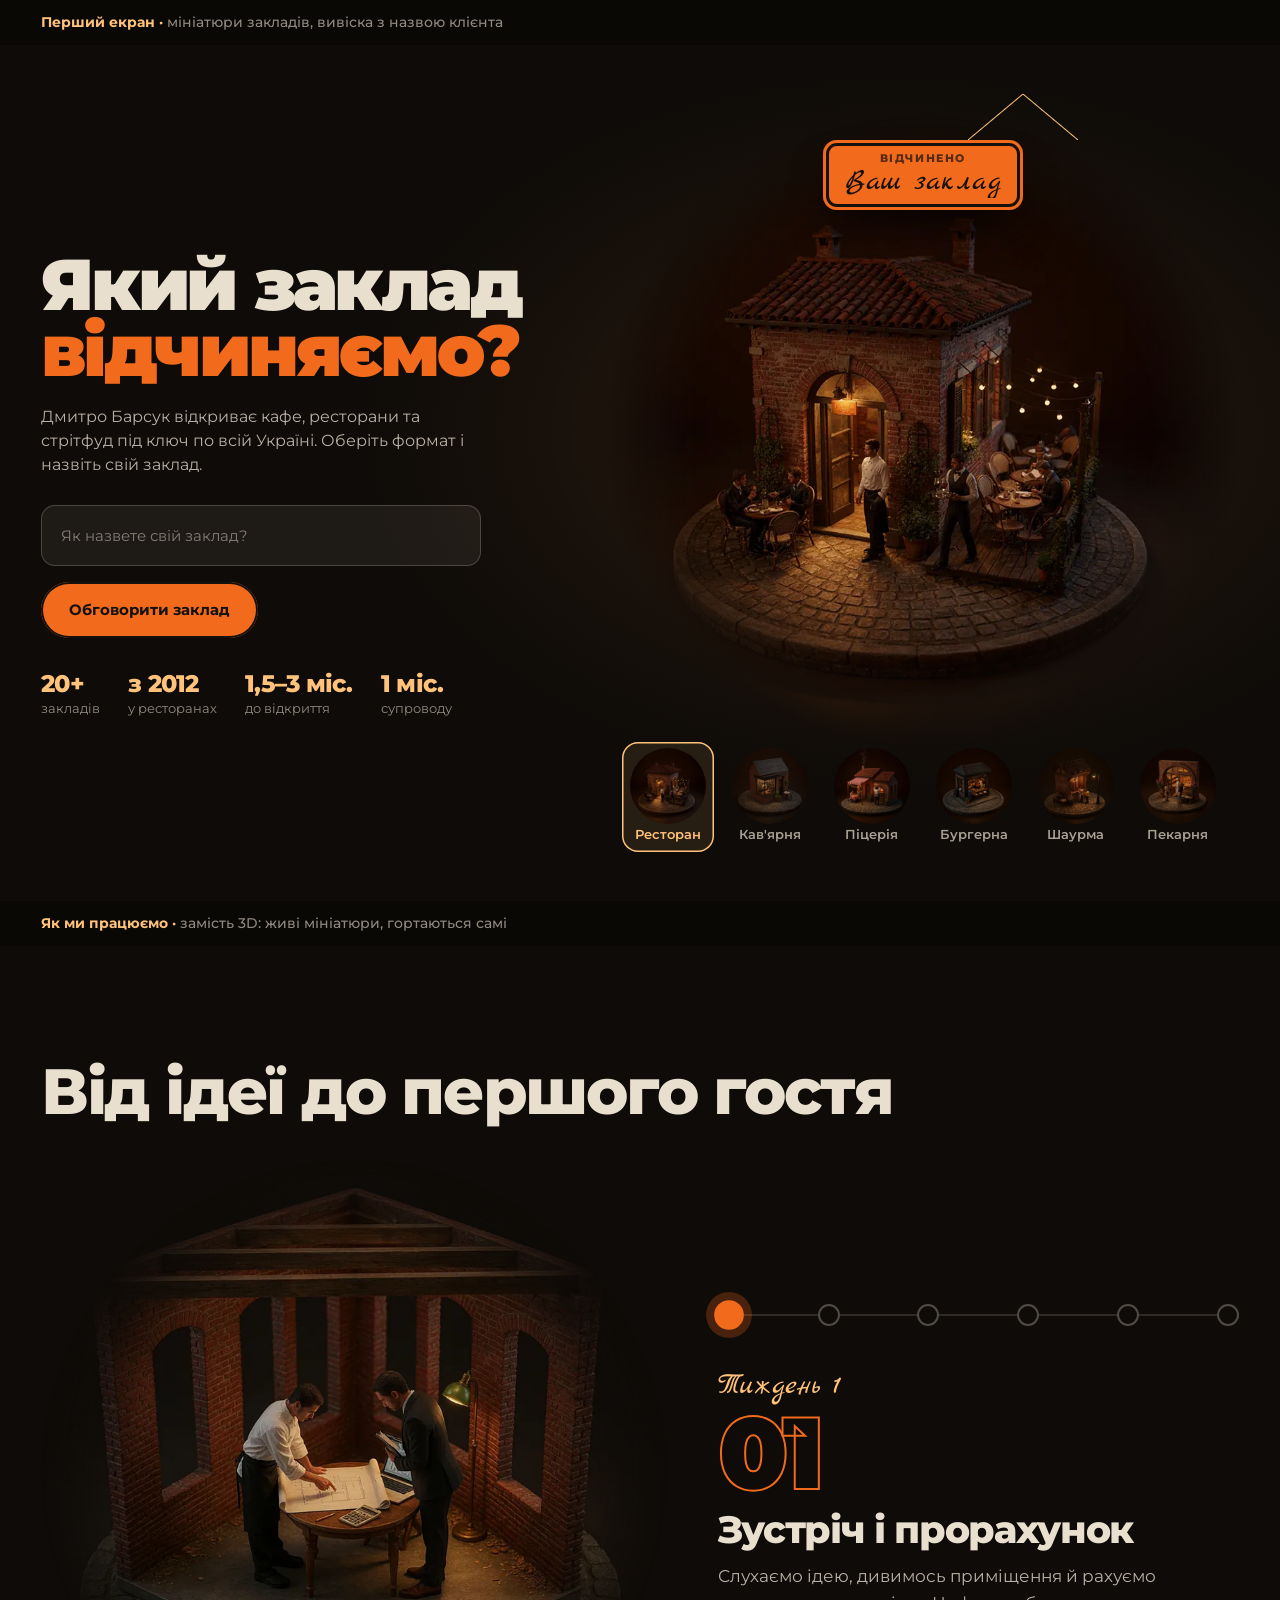
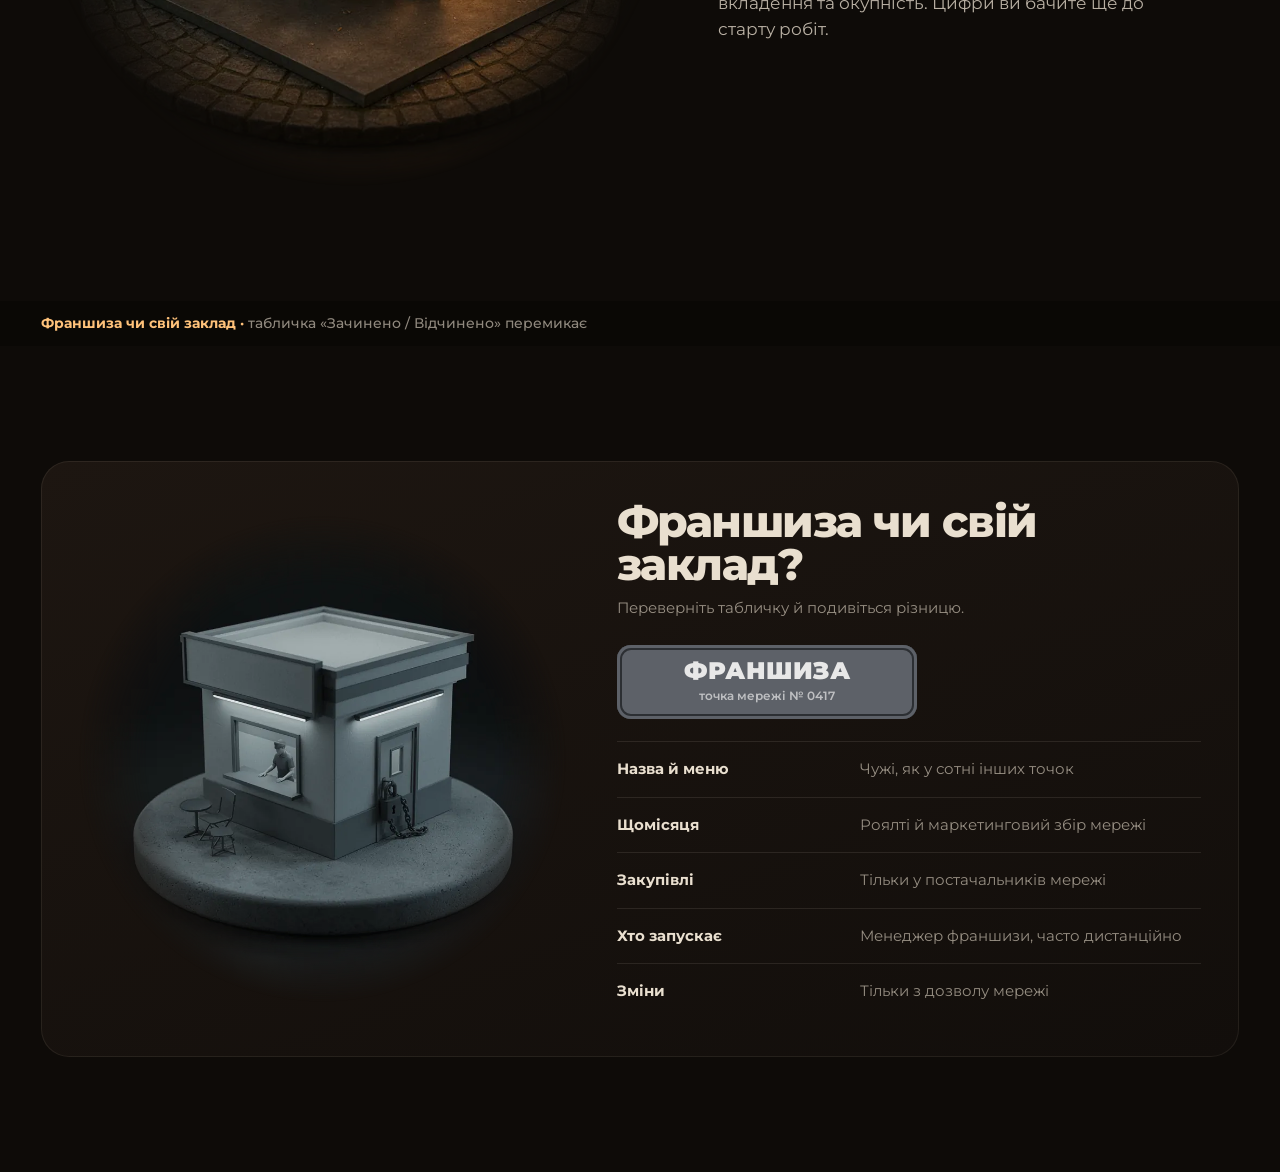
==== variants/blocks.html @ 5751472e "Превʼю нових блоків на мініатюрах Co-Authored-By: Claude Opus 5.5 <noreply@anthropic.com>" ====
<!doctype html>
<html lang="uk">
<head>
<meta charset="utf-8">
<meta name="viewport" content="width=device-width, initial-scale=1">
<title>Нові блоки: перегляд</title>
<link rel="preconnect" href="https://fonts.googleapis.com">
<link rel="preconnect" href="https://fonts.gstatic.com" crossorigin>
<link href="https://fonts.googleapis.com/css2?family=Montserrat:wght@400..900&family=Marck+Script&display=swap" rel="stylesheet">
<style>
:root { --bg: #0e0b08; --cream: #e9dfcf; --ink: #15110e; --sign: #f26a1b; --lamp: #ffc27a; --paper: #f4ece0; --ease: cubic-bezier(.16, 1, .3, 1); --font: 'Montserrat', system-ui, sans-serif; --script: 'Marck Script', cursive; --gutter: clamp(16px, 3.2vw, 48px); }
* { box-sizing: border-box; margin: 0; padding: 0; }
body { background: var(--bg); color: var(--cream); font-family: var(--font); line-height: 1.5; overflow-x: hidden; }
button, input { font: inherit; color: inherit; background: none; border: 0; }
button { cursor: pointer; }
a { color: inherit; text-decoration: none; }
img { display: block; max-width: 100%; }
.label { position: sticky; top: 0; z-index: 50; padding: 12px var(--gutter); background: rgba(10, 8, 6, .9); backdrop-filter: blur(10px); font-size: 14px; font-weight: 700; color: var(--lamp); }
.label span { color: rgba(233, 223, 207, .6); font-weight: 500; }
.btn { display: inline-flex; align-items: center; justify-content: center; min-height: 56px; padding: 0 28px; border-radius: 999px; background: var(--sign); color: var(--ink); box-shadow: inset 0 0 0 2px var(--ink); font-size: 15px; font-weight: 700; transition: transform .4s var(--ease); }
.btn:hover { transform: translateY(-2px); }
/* картинки на темному тлі: краї розчиняються */
.fade { -webkit-mask: radial-gradient(closest-side, #000 72%, transparent 100%); mask: radial-gradient(closest-side, #000 72%, transparent 100%); }

/* ================= 1. Перший екран ================= */
.hero { position: relative; min-height: calc(100svh - 44px); display: grid; grid-template-columns: minmax(0, 5fr) minmax(0, 6fr); align-items: center; gap: clamp(20px, 3vw, 50px); padding: clamp(30px, 5vw, 70px) var(--gutter) clamp(24px, 3vw, 40px); background: radial-gradient(60% 60% at 70% 45%, rgba(255, 150, 70, .12), transparent 70%), var(--bg); }
.hero-title { font-size: clamp(44px, 5.6vw, 96px); font-weight: 900; letter-spacing: -.045em; line-height: .92; }
.hero-title span { display: block; color: var(--sign); }
.hero-lead { max-width: 40ch; margin-top: 22px; font-size: clamp(16px, 1.25vw, 19px); color: rgba(233, 223, 207, .78); }
.hero-name { display: block; max-width: 440px; margin-top: 28px; }
.hero-name input { width: 100%; padding: 16px 20px; border-radius: 14px; background: rgba(233, 223, 207, .07); box-shadow: inset 0 0 0 1px rgba(233, 223, 207, .22); font-family: var(--script); font-size: 26px; line-height: 1.1; transition: box-shadow .3s; }
.hero-name input::placeholder { font-family: var(--font); font-size: 15px; color: rgba(233, 223, 207, .5); }
.hero-name input:focus { outline: none; box-shadow: inset 0 0 0 1.5px var(--lamp); }
.hero .btn { margin-top: 16px; }
.hero-stats { list-style: none; display: flex; gap: 0 28px; flex-wrap: wrap; margin-top: 34px; }
.hero-stats b { display: block; font-size: 24px; font-weight: 800; letter-spacing: -.03em; color: var(--lamp); line-height: 1; }
.hero-stats span { font-size: 12.5px; color: rgba(233, 223, 207, .6); }

.stage { position: relative; display: grid; justify-items: center; }
.stage-main { position: relative; width: min(100%, 640px); aspect-ratio: 1; }
.stage-main img { position: absolute; inset: 0; width: 100%; height: 100%; object-fit: cover; opacity: 0; transform: scale(.94) translateY(12px); transition: opacity .7s, transform 1s var(--ease); }
.stage-main img.is-on { opacity: 1; transform: none; }
/* вивіска з назвою клієнта висить над закладом */
.tag { position: absolute; z-index: 3; left: 50%; top: 4%; display: flex; flex-direction: column; align-items: center; transform-origin: 50% -46px; animation: sway 4s ease-in-out infinite; }
.tag::before { content: ""; position: absolute; top: -46px; left: 50%; width: 110px; height: 46px; margin-left: -55px; background: linear-gradient(to bottom right, transparent calc(50% - 1px), var(--lamp) 50%, transparent calc(50% + 1px)) left / 50% 100% no-repeat, linear-gradient(to bottom left, transparent calc(50% - 1px), var(--lamp) 50%, transparent calc(50% + 1px)) right / 50% 100% no-repeat; }
.tag-board { min-width: 200px; max-width: 360px; padding: 10px 22px 12px; border-radius: 14px; background: var(--sign); color: var(--ink); text-align: center; box-shadow: inset 0 0 0 3px var(--sign), inset 0 0 0 6px var(--ink), 0 24px 44px -14px rgba(0, 0, 0, .8); translate: -50% 0; }
.tag-board small { display: block; font-size: 11px; font-weight: 800; letter-spacing: .14em; text-transform: uppercase; opacity: .7; }
.tag-board b { display: block; font-family: var(--script); font-size: 30px; font-weight: 400; line-height: 1.05; overflow: hidden; text-overflow: ellipsis; white-space: nowrap; }
@keyframes sway { 0%, 100% { transform: rotate(-4deg); } 50% { transform: rotate(4deg); } }
.formats { display: flex; gap: 10px; margin-top: -10px; overflow-x: auto; scrollbar-width: none; max-width: 100%; padding: 4px; }
.formats::-webkit-scrollbar { display: none; }
.fmt { flex: 0 0 auto; display: grid; justify-items: center; gap: 2px; width: 92px; padding: 6px 4px 8px; border-radius: 16px; transition: background .3s, box-shadow .3s; }
.fmt img { width: 76px; height: 76px; border-radius: 50%; object-fit: cover; transition: transform .5s var(--ease); }
.fmt span { font-size: 12.5px; font-weight: 600; color: rgba(233, 223, 207, .7); }
.fmt:hover img { transform: translateY(-4px) scale(1.06); }
.fmt.is-on { background: rgba(255, 194, 122, .1); box-shadow: inset 0 0 0 1.5px var(--lamp); }
.fmt.is-on span { color: var(--lamp); }

/* ================= 2. Етапи ================= */
.build { padding: clamp(70px, 9vw, 130px) var(--gutter); background: var(--bg); }
.build-head { max-width: 1280px; margin: 0 auto clamp(20px, 3vw, 40px); }
.build-title { font-size: clamp(38px, 5vw, 80px); font-weight: 800; letter-spacing: -.035em; line-height: .95; }
.build-grid { max-width: 1280px; margin: 0 auto; display: grid; grid-template-columns: minmax(0, 6fr) minmax(0, 5fr); gap: clamp(20px, 4vw, 70px); align-items: center; }
.build-pics { position: relative; aspect-ratio: 1; }
.build-pics img { position: absolute; inset: 0; width: 100%; height: 100%; object-fit: cover; opacity: 0; transform: scale(1.04); transition: opacity .9s, transform 1.4s var(--ease); }
.build-pics img.is-on { opacity: 1; transform: none; }
.track { position: relative; display: flex; justify-content: space-between; margin-bottom: clamp(26px, 3vw, 40px); }
.track::before, .track-fill { content: ""; position: absolute; left: 11px; right: 11px; top: 50%; height: 2px; margin-top: -1px; background: rgba(233, 223, 207, .15); }
.track-fill { right: auto; width: 0; background: var(--sign); transition: width .7s var(--ease); }
.dot { position: relative; z-index: 1; width: 22px; height: 22px; border-radius: 50%; background: var(--bg); box-shadow: inset 0 0 0 2px rgba(233, 223, 207, .3); transition: background .4s, box-shadow .4s, transform .4s; }
.dot.is-done { background: var(--sign); box-shadow: none; }
.dot.is-on { transform: scale(1.35); box-shadow: 0 0 0 6px rgba(242, 106, 27, .25); }
.step-when { font-family: var(--script); font-size: 30px; color: var(--lamp); }
.step-num { font-size: clamp(70px, 8vw, 130px); font-weight: 900; letter-spacing: -.06em; line-height: .85; color: transparent; -webkit-text-stroke: 2px var(--sign); }
.step-title { margin-top: 14px; font-size: clamp(28px, 3vw, 46px); font-weight: 800; letter-spacing: -.035em; line-height: 1.02; }
.step-text { max-width: 40ch; margin-top: 14px; font-size: 17px; line-height: 1.55; color: rgba(233, 223, 207, .78); }
.step-anim > * { transition: opacity .4s, transform .6s var(--ease); }
.step-anim.is-out > * { opacity: 0; transform: translateY(10px); }

/* ================= 3. Франшиза ================= */
.fr { padding: clamp(70px, 9vw, 130px) var(--gutter); background: var(--bg); }
.fr-card { max-width: 1280px; margin: 0 auto; display: grid; grid-template-columns: minmax(0, 5fr) minmax(0, 6fr); gap: clamp(20px, 4vw, 60px); align-items: center; padding: clamp(20px, 3vw, 44px); border-radius: 28px; background: linear-gradient(160deg, #1d1611, #120e0b); box-shadow: inset 0 0 0 1px rgba(233, 223, 207, .08); }
.fr-pics { position: relative; aspect-ratio: 1; }
.fr-pics img { position: absolute; inset: 0; width: 100%; height: 100%; object-fit: cover; transition: opacity .8s, transform 1.1s var(--ease), filter .8s; }
.fr-own { opacity: 0; transform: scale(.95); }
.fr.is-own .fr-own { opacity: 1; transform: none; }
.fr.is-own .fr-chain { opacity: 0; transform: scale(1.04); filter: blur(4px); }
.fr-title { font-size: clamp(30px, 3.4vw, 54px); font-weight: 800; letter-spacing: -.035em; line-height: 1; }
.fr-hint { margin-top: 10px; font-size: 15px; color: rgba(233, 223, 207, .6); }
/* табличка, що перевертається: зачинено / відчинено */
.flip { position: relative; display: block; width: 300px; height: 74px; margin: 26px 0 8px; perspective: 900px; }
.flip-in { position: absolute; inset: 0; transform-style: preserve-3d; transition: transform .9s cubic-bezier(.3, 1.5, .5, 1); }
.fr.is-own .flip-in { transform: rotateX(180deg); }
.flip-face { position: absolute; inset: 0; display: flex; flex-direction: column; align-items: center; justify-content: center; border-radius: 14px; backface-visibility: hidden; }
.flip-face b { font-size: 24px; font-weight: 900; letter-spacing: .02em; line-height: 1; }
.flip-face small { margin-top: 4px; font-size: 12px; font-weight: 600; opacity: .7; }
.flip-a { background: #5d6168; color: #e8e8e8; box-shadow: inset 0 0 0 3px #5d6168, inset 0 0 0 5px #2c2f33; }
.flip-b { background: var(--sign); color: var(--ink); box-shadow: inset 0 0 0 3px var(--sign), inset 0 0 0 5px var(--ink); transform: rotateX(180deg); }
.flip:hover .flip-in { filter: brightness(1.08); }
.fr-rows { margin-top: 22px; }
.fr-row { display: grid; grid-template-columns: minmax(0, 2fr) minmax(0, 3fr); gap: 16px; padding: 16px 0; border-top: 1px solid rgba(233, 223, 207, .1); }
.fr-row dt { font-size: 15px; font-weight: 700; }
.fr-row dd { position: relative; font-size: 15px; line-height: 1.45; }
.fr-row dd span { display: block; transition: opacity .4s, transform .5s var(--ease); }
.fr-row .v-own { position: absolute; inset: 0; opacity: 0; transform: translateY(8px); color: var(--lamp); font-weight: 600; }
.fr-row .v-chain { color: rgba(233, 223, 207, .6); }
.fr.is-own .fr-row .v-chain { opacity: 0; transform: translateY(-8px); }
.fr.is-own .fr-row .v-own { opacity: 1; transform: none; }
.fr-row:nth-child(2) span { transition-delay: .06s; }
.fr-row:nth-child(3) span { transition-delay: .12s; }
.fr-row:nth-child(4) span { transition-delay: .18s; }
.fr-row:nth-child(5) span { transition-delay: .24s; }

@media (max-width: 860px) {
  .hero { grid-template-columns: 1fr; min-height: 0; text-align: left; }
  .stage { order: -1; }
  .stage-main { width: min(100%, 420px); }
  .tag-board { min-width: 160px; padding: 8px 16px 10px; }
  .tag-board b { font-size: 24px; }
  .hero .btn { width: 100%; }
  .build-grid, .fr-card { grid-template-columns: 1fr; }
  .build-pics { max-width: 460px; width: 100%; margin: 0 auto; }
  .fr-pics { max-width: 420px; width: 100%; margin: 0 auto; }
  .flip { width: 100%; }
  .fr-row { grid-template-columns: 1fr; gap: 4px; }
}
@media (prefers-reduced-motion: reduce) { * { animation: none !important; transition-duration: .01ms !important; } }
</style>
</head>
<body>

<p class="label">Перший екран · <span>мініатюри закладів, вивіска з назвою клієнта</span></p>
<section class="hero">
  <div class="hero-copy">
    <h1 class="hero-title">Який заклад <span>відчиняємо?</span></h1>
    <p class="hero-lead">Дмитро Барсук відкриває кафе, ресторани та стрітфуд під ключ по всій Україні. Оберіть формат і назвіть свій заклад.</p>
    <label class="hero-name"><input id="name" maxlength="22" placeholder="Як назвете свій заклад?"></label>
    <a class="btn" href="#">Обговорити заклад</a>
    <ul class="hero-stats">
      <li><b>20+</b><span>закладів</span></li>
      <li><b>з 2012</b><span>у ресторанах</span></li>
      <li><b>1,5–3 міс.</b><span>до відкриття</span></li>
      <li><b>1 міс.</b><span>супроводу</span></li>
    </ul>
  </div>
  <div class="stage">
    <div class="stage-main" id="stageMain">
      <img class="fade is-on" src="img/f-restaurant.webp" alt="Ресторан" data-f="restaurant">
      <img class="fade" src="img/f-coffee.webp" alt="Кав'ярня" data-f="coffee">
      <img class="fade" src="img/f-pizza.webp" alt="Піцерія" data-f="pizza">
      <img class="fade" src="img/f-burger.webp" alt="Бургерна" data-f="burger">
      <img class="fade" src="img/f-shawarma.webp" alt="Шаурма" data-f="shawarma">
      <img class="fade" src="img/f-bakery.webp" alt="Пекарня" data-f="bakery">
      <div class="tag" aria-hidden="true"><div class="tag-board"><small>Відчинено</small><b id="tagName">Ваш заклад</b></div></div>
    </div>
    <div class="formats" id="formats">
      <button class="fmt is-on" data-f="restaurant"><img src="img/f-restaurant-sm.webp" alt=""><span>Ресторан</span></button>
      <button class="fmt" data-f="coffee"><img src="img/f-coffee-sm.webp" alt=""><span>Кав'ярня</span></button>
      <button class="fmt" data-f="pizza"><img src="img/f-pizza-sm.webp" alt=""><span>Піцерія</span></button>
      <button class="fmt" data-f="burger"><img src="img/f-burger-sm.webp" alt=""><span>Бургерна</span></button>
      <button class="fmt" data-f="shawarma"><img src="img/f-shawarma-sm.webp" alt=""><span>Шаурма</span></button>
      <button class="fmt" data-f="bakery"><img src="img/f-bakery-sm.webp" alt=""><span>Пекарня</span></button>
    </div>
  </div>
</section>

<p class="label">Як ми працюємо · <span>замість 3D: живі мініатюри, гортаються самі</span></p>
<section class="build" id="build">
  <div class="build-head"><h2 class="build-title">Від ідеї до першого гостя</h2></div>
  <div class="build-grid">
    <div class="build-pics" id="buildPics">
      <img class="fade is-on" src="img/s1.webp" alt="">
      <img class="fade" src="img/s2.webp" alt="">
      <img class="fade" src="img/s3.webp" alt="">
      <img class="fade" src="img/s4.webp" alt="">
      <img class="fade" src="img/s5.webp" alt="">
      <img class="fade" src="img/s6.webp" alt="">
    </div>
    <div>
      <div class="track" id="track"><span class="track-fill" id="trackFill"></span></div>
      <div class="step-anim" id="stepBox">
        <p class="step-when" id="stepWhen"></p>
        <p class="step-num" id="stepNum"></p>
        <h3 class="step-title" id="stepTitle"></h3>
        <p class="step-text" id="stepText"></p>
      </div>
    </div>
  </div>
</section>

<p class="label">Франшиза чи свій заклад · <span>табличка «Зачинено / Відчинено» перемикає</span></p>
<section class="fr" id="fr">
  <div class="fr-card">
    <div class="fr-pics">
      <img class="fade fr-chain" src="img/franchise.webp" alt="Безлика точка франшизи">
      <img class="fade fr-own" src="img/own.webp" alt="Власний затишний заклад">
    </div>
    <div>
      <h2 class="fr-title">Франшиза чи свій заклад?</h2>
      <p class="fr-hint">Переверніть табличку й подивіться різницю.</p>
      <button class="flip" id="flip" type="button" aria-pressed="false" aria-label="Перемкнути: франшиза чи свій заклад">
        <span class="flip-in">
          <span class="flip-face flip-a"><b>ФРАНШИЗА</b><small>точка мережі № 0417</small></span>
          <span class="flip-face flip-b"><b>ВІДЧИНЕНО</b><small>ваш власний заклад</small></span>
        </span>
      </button>
      <dl class="fr-rows">
        <div class="fr-row"><dt>Назва й меню</dt><dd><span class="v-chain">Чужі, як у сотні інших точок</span><span class="v-own">Ваші, придумані під ваших гостей</span></dd></div>
        <div class="fr-row"><dt>Щомісяця</dt><dd><span class="v-chain">Роялті й маркетинговий збір мережі</span><span class="v-own">Нічого. Прибуток лишається вам</span></dd></div>
        <div class="fr-row"><dt>Закупівлі</dt><dd><span class="v-chain">Тільки у постачальників мережі</span><span class="v-own">Там, де вигідно вам</span></dd></div>
        <div class="fr-row"><dt>Хто запускає</dt><dd><span class="v-chain">Менеджер франшизи, часто дистанційно</span><span class="v-own">Шеф, який сам відкрив і тримає ресторан</span></dd></div>
        <div class="fr-row"><dt>Зміни</dt><dd><span class="v-chain">Тільки з дозволу мережі</span><span class="v-own">Коли вирішите самі</span></dd></div>
      </dl>
    </div>
  </div>
</section>

<script>
// 1. Формати: клік перемикає мініатюру, поки людина не обрала сама, вони гортаються самі
const formats = [...document.querySelectorAll('.fmt')];
const bigs = [...document.querySelectorAll('#stageMain img')];
let fi = 0, auto = true;
function pick(i) {
  fi = i;
  formats.forEach((b, j) => b.classList.toggle('is-on', j === i));
  bigs.forEach((im) => im.classList.toggle('is-on', im.dataset.f === formats[i].dataset.f));
}
formats.forEach((b, i) => b.addEventListener('click', () => { auto = false; pick(i); }));
setInterval(() => { if (auto) pick((fi + 1) % formats.length); }, 3200);
const nameIn = document.getElementById('name');
const tagName = document.getElementById('tagName');
nameIn.addEventListener('input', () => { tagName.textContent = nameIn.value.trim() || 'Ваш заклад'; });

// 2. Етапи: стартують, коли блок у кадрі
const STEPS = [
  ['Тиждень 1', 'Зустріч і прорахунок', 'Слухаємо ідею, дивимось приміщення й рахуємо вкладення та окупність. Цифри ви бачите ще до старту робіт.'],
  ['Тижні 2–4', 'Концепція й ремонт', 'Назва, концепція й дизайн. Ремонт іде під нашим контролем, щоб вийшло як на проєкті.'],
  ['Тижні 4–7', 'Обладнання', 'Підбираємо обладнання під ваше меню й постачальників. Монтуємо кухню під потоки кухарів.'],
  ['Тижні 6–9', 'Меню й техкарти', 'Дмитро складає меню й техкарти, щоб кожна страва виходила однаковою, хто б не стояв біля плити.'],
  ['Тижні 8–10', 'Команда', 'Підбираємо людей і навчаємо до відкриття: кухню працювати за техкартами, зал зустрічати гостей.'],
  ['Тижні 6–12', 'Відчинено', 'Перший гість. Дмитро на місці, а потім ще місяць поруч, поки все не запрацює стабільно.'],
];
const pics = [...document.querySelectorAll('#buildPics img')];
const track = document.getElementById('track');
const fill = document.getElementById('trackFill');
const box = document.getElementById('stepBox');
const dots = STEPS.map((_, i) => {
  const d = document.createElement('button');
  d.className = 'dot'; d.type = 'button'; d.setAttribute('aria-label', `Етап ${i + 1}`);
  d.addEventListener('click', () => { playing = false; show(i); });
  track.appendChild(d); return d;
});
let si = -1, playing = true, timer;
function show(i) {
  si = i;
  pics.forEach((p, j) => p.classList.toggle('is-on', j === i));
  dots.forEach((d, j) => { d.classList.toggle('is-done', j <= i); d.classList.toggle('is-on', j === i); });
  fill.style.width = `calc(${(i / (STEPS.length - 1)) * 100}% - ${(i / (STEPS.length - 1)) * 22}px)`;
  box.classList.add('is-out');
  setTimeout(() => {
    const [when, title, text] = STEPS[i];
    document.getElementById('stepWhen').textContent = when;
    document.getElementById('stepNum').textContent = String(i + 1).padStart(2, '0');
    document.getElementById('stepTitle').textContent = title;
    document.getElementById('stepText').textContent = text;
    box.classList.remove('is-out');
  }, 250);
}
function tick() {
  clearTimeout(timer);
  timer = setTimeout(() => { if (!playing) return; show((si + 1) % STEPS.length); tick(); }, si === STEPS.length - 1 ? 4200 : 3000);
}
show(0);
new IntersectionObserver((e) => {
  if (e[0].isIntersecting && playing) { show(0); tick(); } else clearTimeout(timer);
}, { threshold: 0.45 }).observe(document.getElementById('build'));

// 3. Франшиза: табличка перевертається
const fr = document.getElementById('fr');
const flip = document.getElementById('flip');
flip.addEventListener('click', () => {
  const own = fr.classList.toggle('is-own');
  flip.setAttribute('aria-pressed', String(own));
});
</script>
</body>
</html>
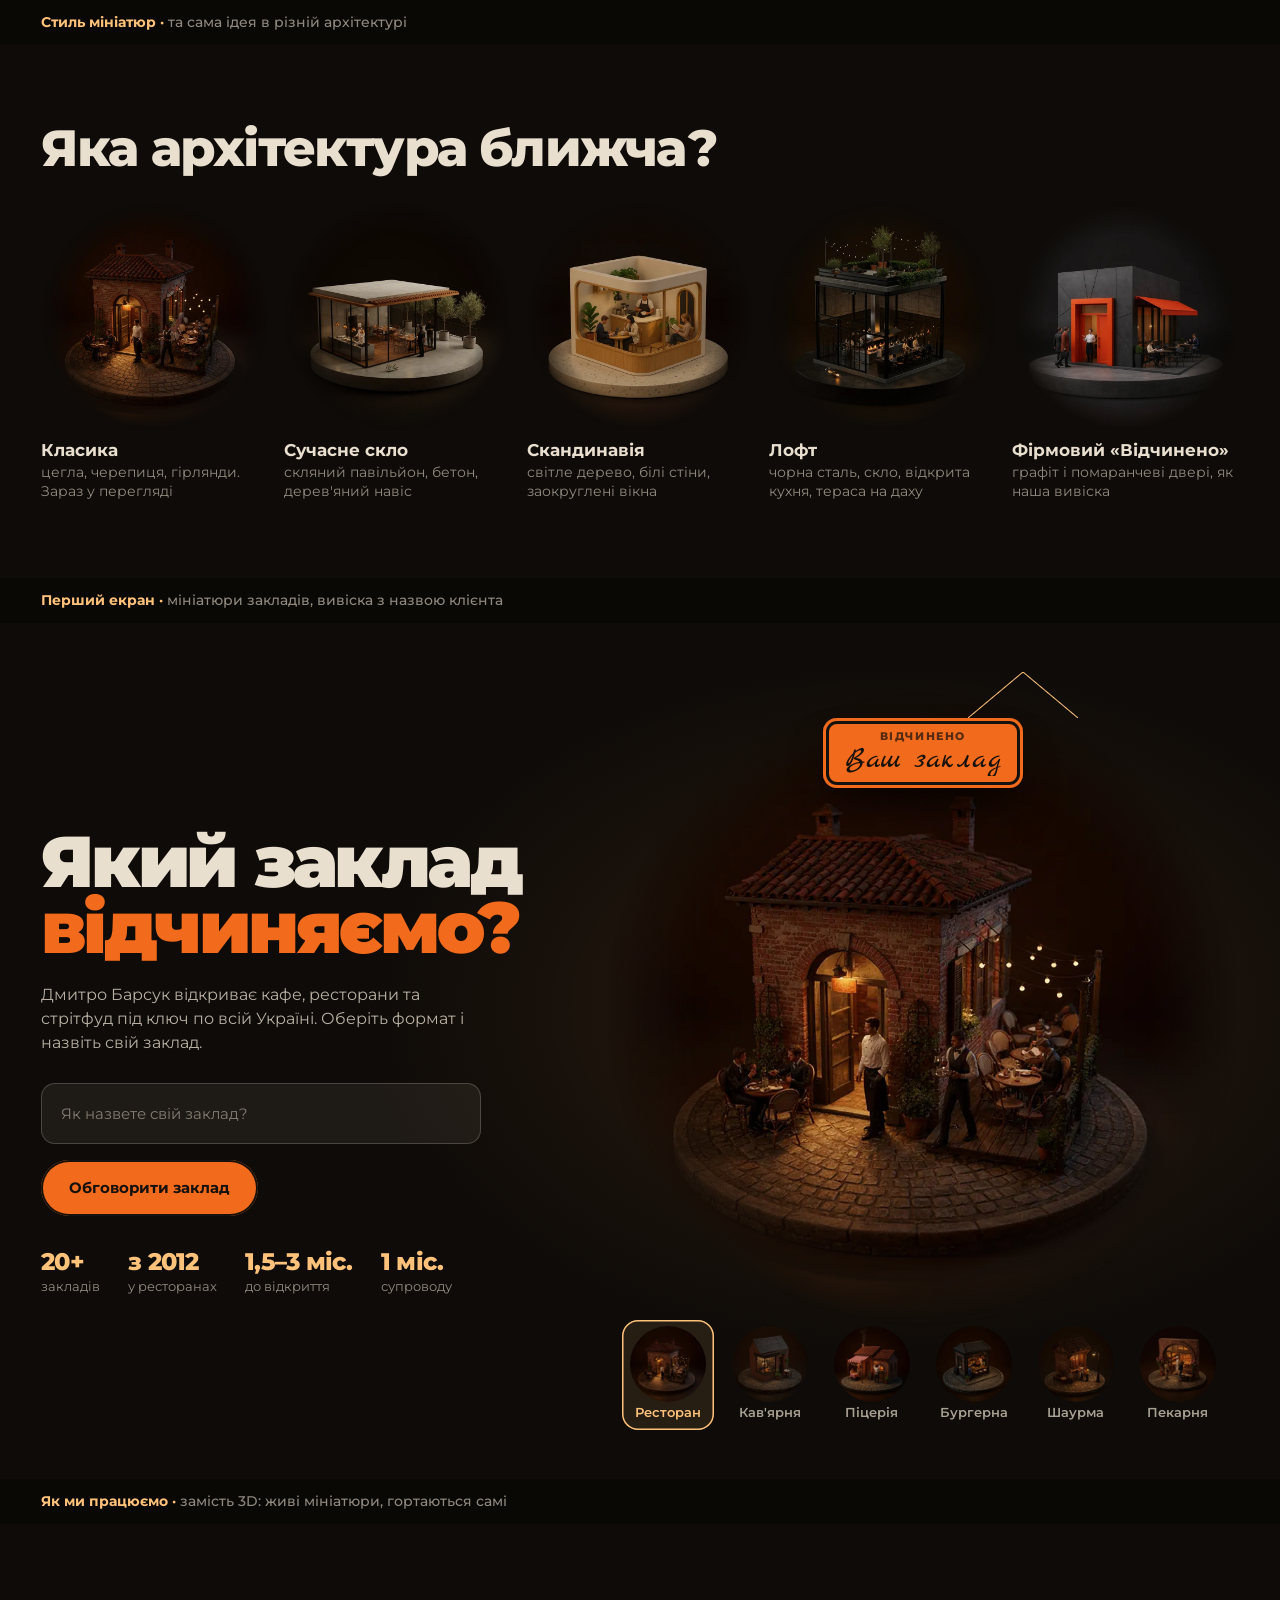
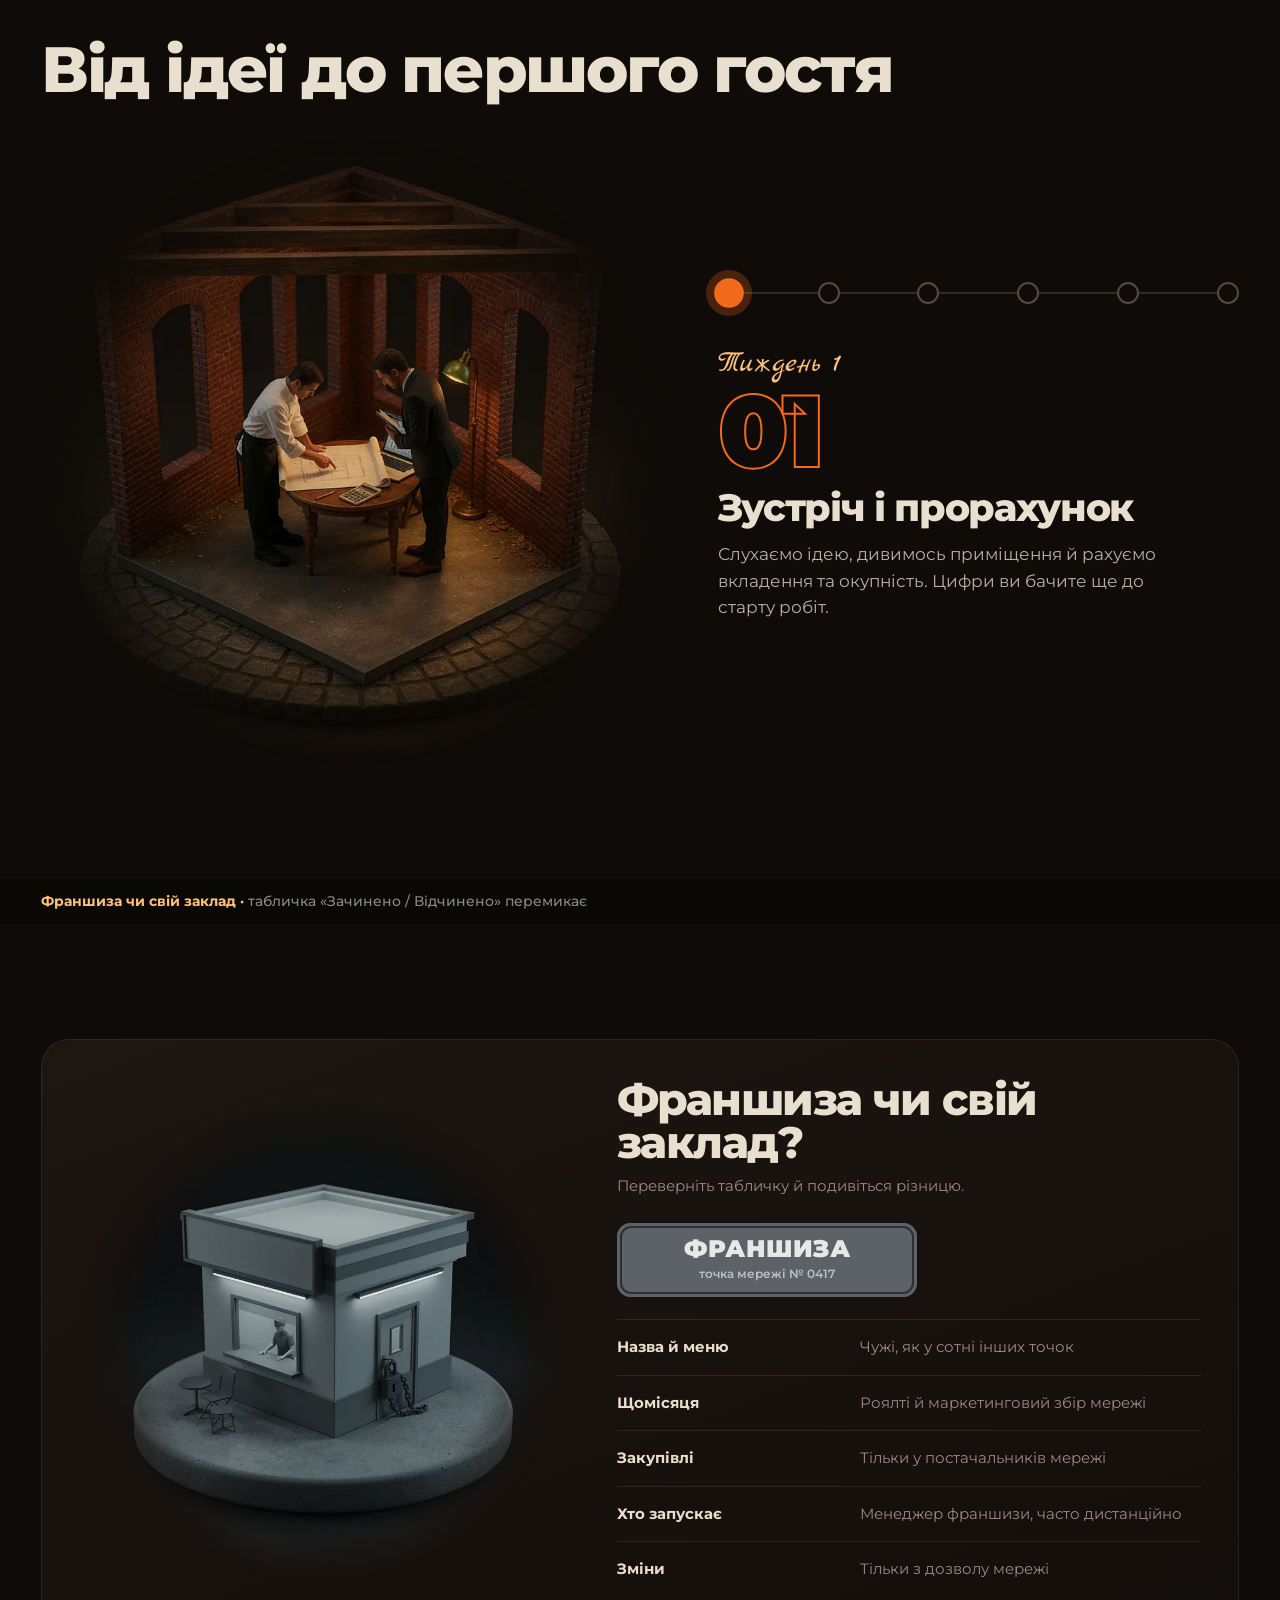
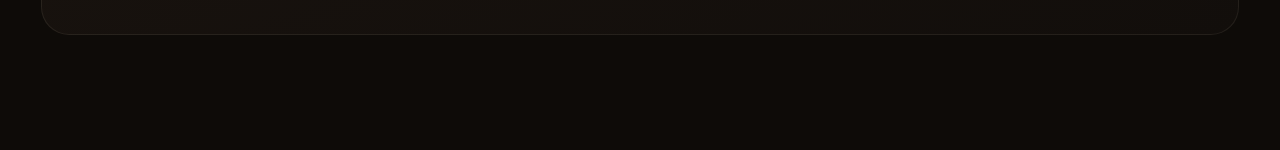
==== commit b7445342: "Превʼю: варіанти архітектури мініатюр Co-Authored-By: Claude Opus 5.5 <noreply@anthropic.com>" ====
--- a/variants/blocks.html
+++ b/variants/blocks.html
@@ -21,6 +21,15 @@
 .btn:hover { transform: translateY(-2px); }
 /* картинки на темному тлі: краї розчиняються */
 .fade { -webkit-mask: radial-gradient(closest-side, #000 72%, transparent 100%); mask: radial-gradient(closest-side, #000 72%, transparent 100%); }
+
+.styles { padding: clamp(50px, 6vw, 90px) var(--gutter); }
+.styles-title { max-width: 1400px; margin: 0 auto 30px; font-size: clamp(32px, 4vw, 60px); font-weight: 800; letter-spacing: -.035em; line-height: 1; }
+.styles-grid { max-width: 1400px; margin: 0 auto; display: grid; grid-template-columns: repeat(5, 1fr); gap: 16px; }
+.styles-grid figure { display: grid; gap: 8px; }
+.styles-grid img { width: 100%; aspect-ratio: 1; object-fit: cover; }
+.styles-grid b { display: block; font-size: 17px; }
+.styles-grid span { display: block; font-size: 13.5px; line-height: 1.4; color: rgba(233, 223, 207, .6); }
+@media (max-width: 860px) { .styles-grid { grid-template-columns: 1fr 1fr; } .styles-grid figure:first-child { grid-column: 1 / -1; } }
 
 /* ================= 1. Перший екран ================= */
 .hero { position: relative; min-height: calc(100svh - 44px); display: grid; grid-template-columns: minmax(0, 5fr) minmax(0, 6fr); align-items: center; gap: clamp(20px, 3vw, 50px); padding: clamp(30px, 5vw, 70px) var(--gutter) clamp(24px, 3vw, 40px); background: radial-gradient(60% 60% at 70% 45%, rgba(255, 150, 70, .12), transparent 70%), var(--bg); }
@@ -128,6 +137,18 @@
 </style>
 </head>
 <body>
+
+<p class="label">Стиль мініатюр · <span>та сама ідея в різній архітектурі</span></p>
+<section class="styles">
+  <h2 class="styles-title">Яка архітектура ближча?</h2>
+  <div class="styles-grid">
+    <figure><img class="fade" src="img/f-restaurant.webp" alt=""><figcaption><b>Класика</b><span>цегла, черепиця, гірлянди. Зараз у перегляді</span></figcaption></figure>
+    <figure><img class="fade" src="img/m-glass.webp" alt=""><figcaption><b>Сучасне скло</b><span>скляний павільйон, бетон, дерев'яний навіс</span></figcaption></figure>
+    <figure><img class="fade" src="img/m-scandi.webp" alt=""><figcaption><b>Скандинавія</b><span>світле дерево, білі стіни, заокруглені вікна</span></figcaption></figure>
+    <figure><img class="fade" src="img/m-loft.webp" alt=""><figcaption><b>Лофт</b><span>чорна сталь, скло, відкрита кухня, тераса на даху</span></figcaption></figure>
+    <figure><img class="fade" src="img/m-orange.webp" alt=""><figcaption><b>Фірмовий «Відчинено»</b><span>графіт і помаранчеві двері, як наша вивіска</span></figcaption></figure>
+  </div>
+</section>
 
 <p class="label">Перший екран · <span>мініатюри закладів, вивіска з назвою клієнта</span></p>
 <section class="hero">
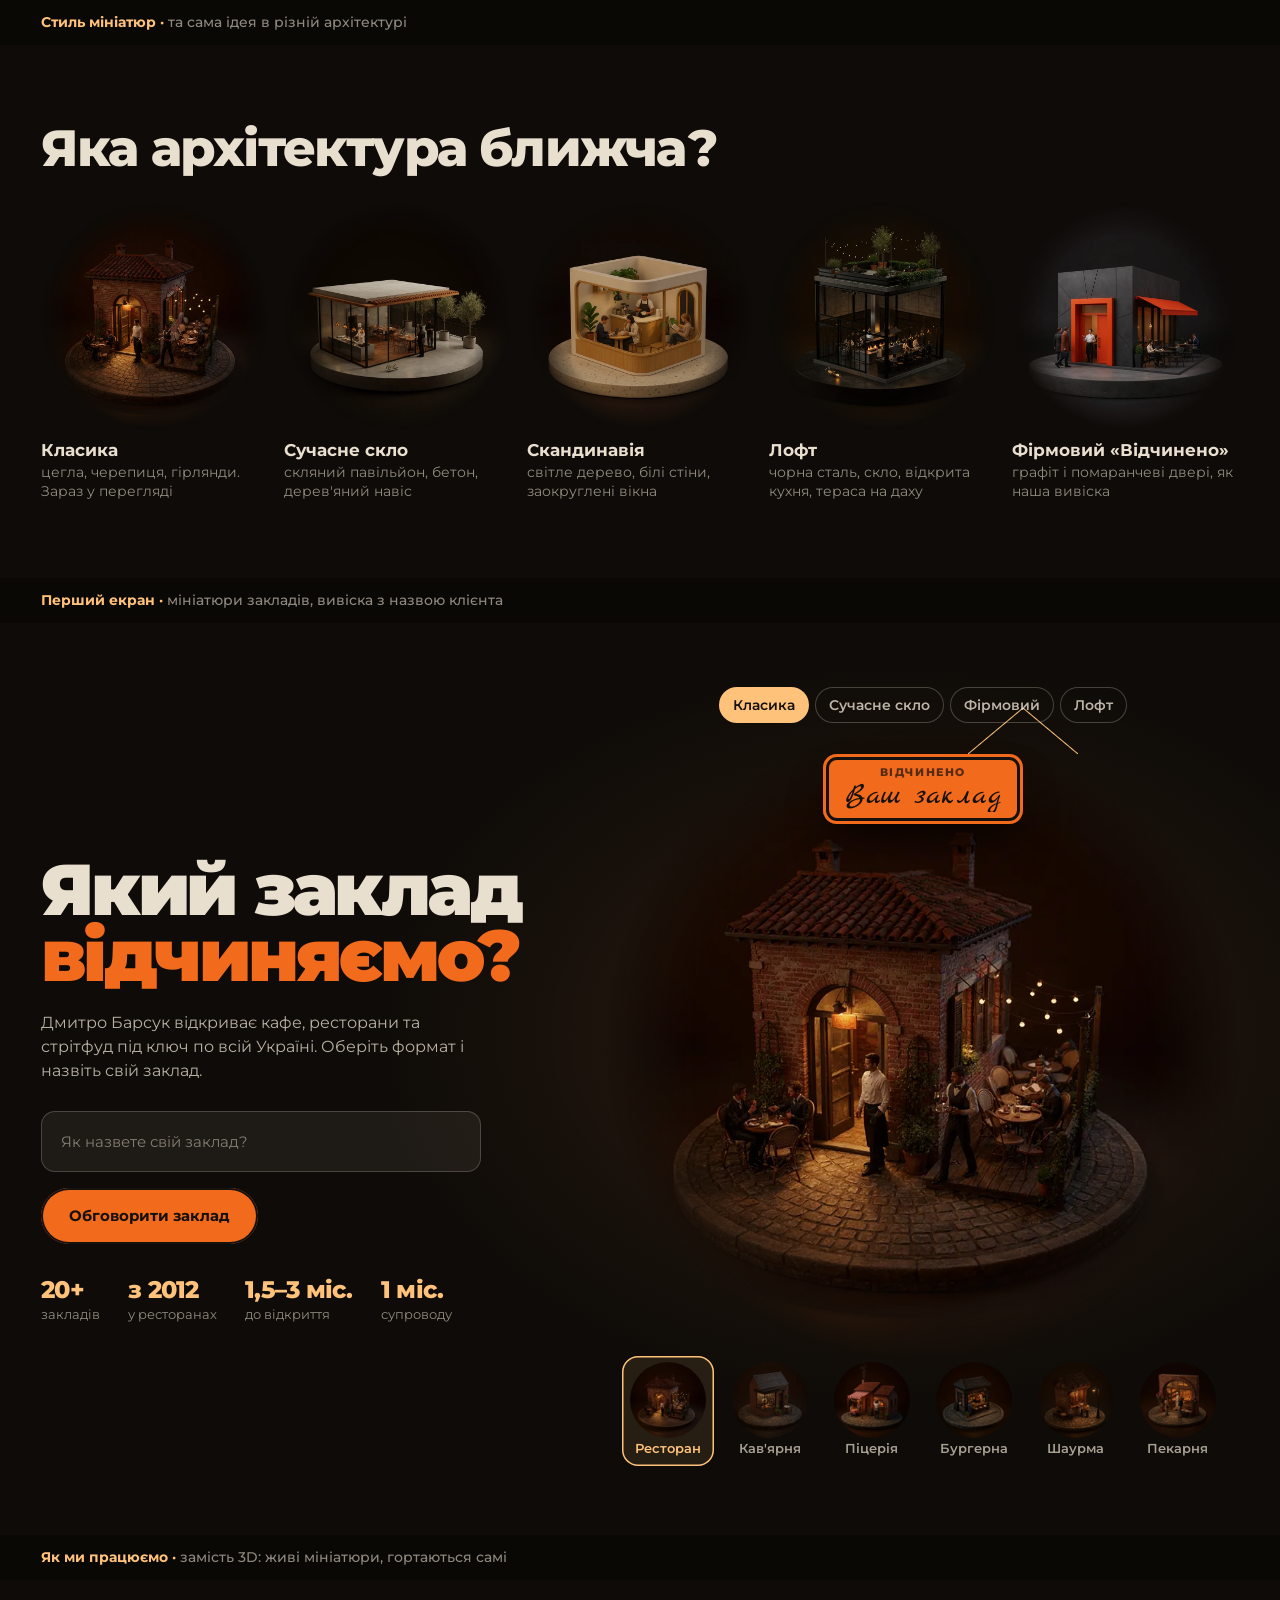
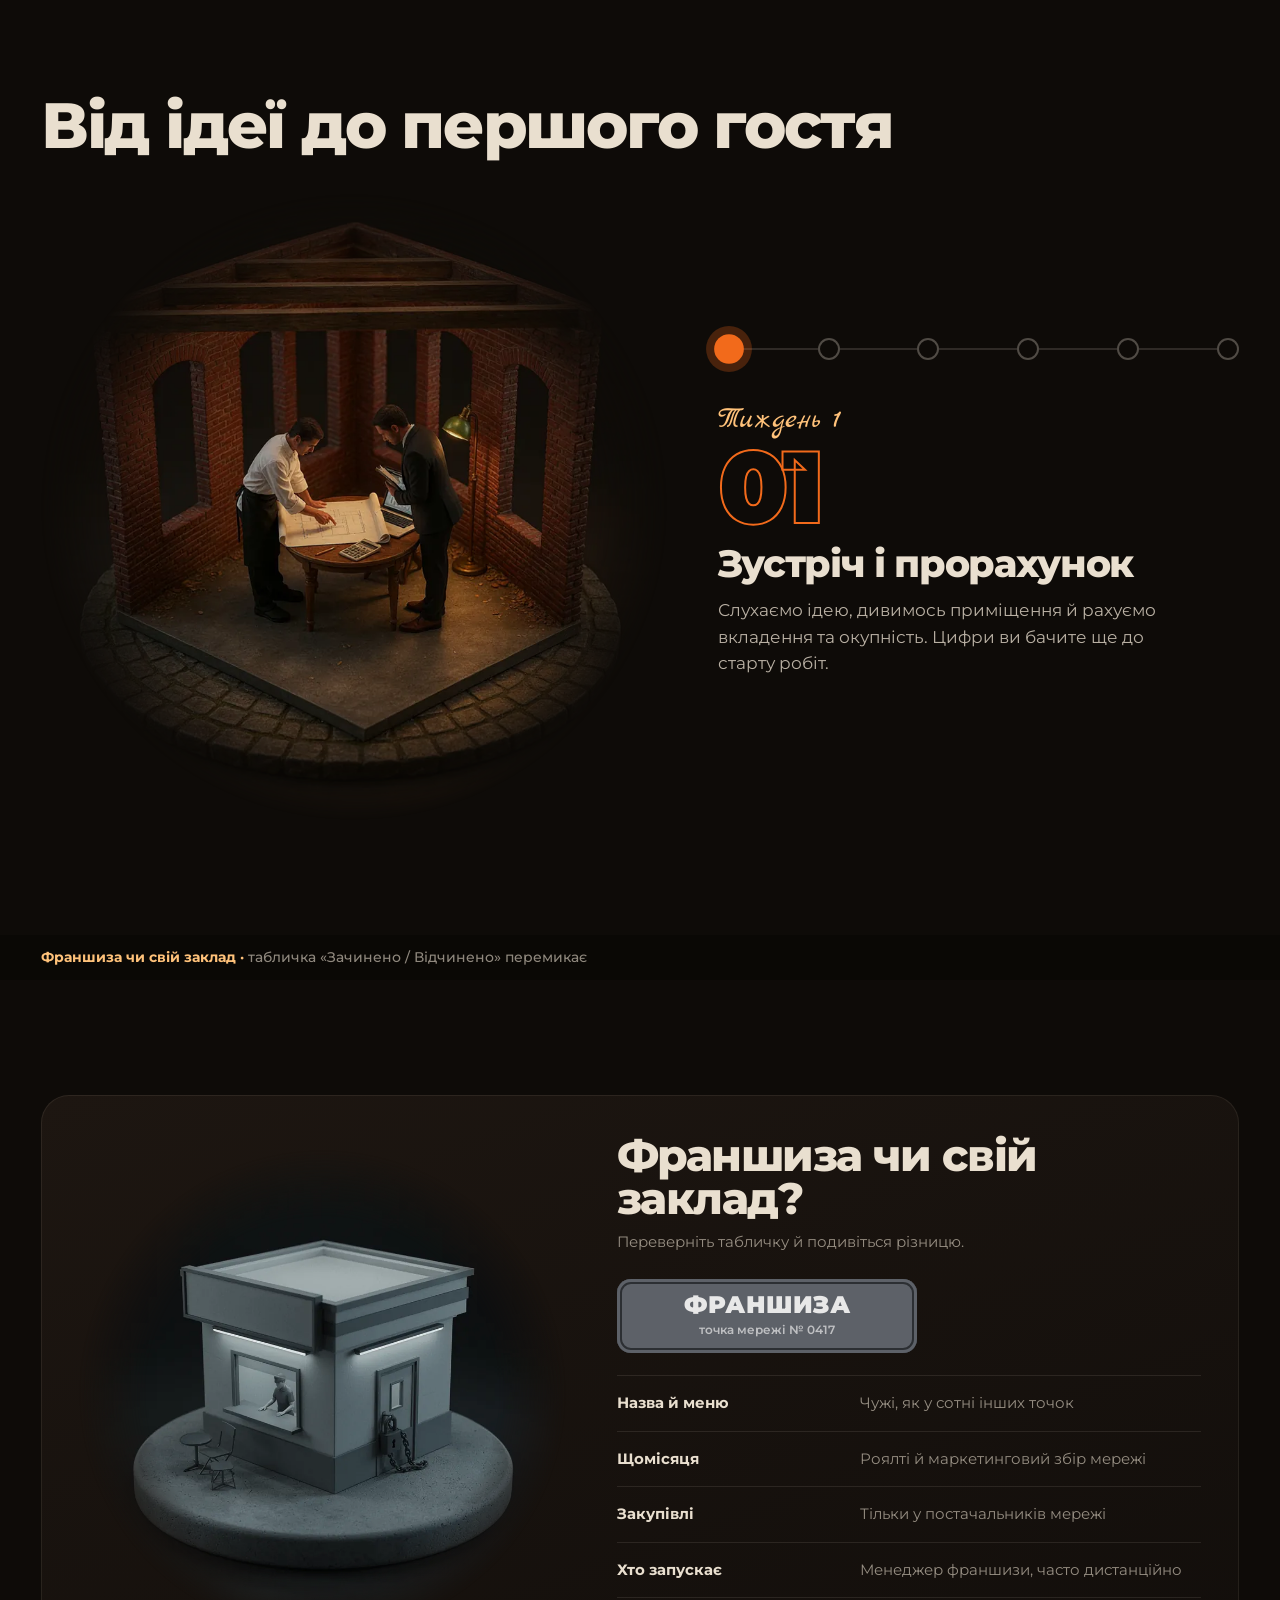
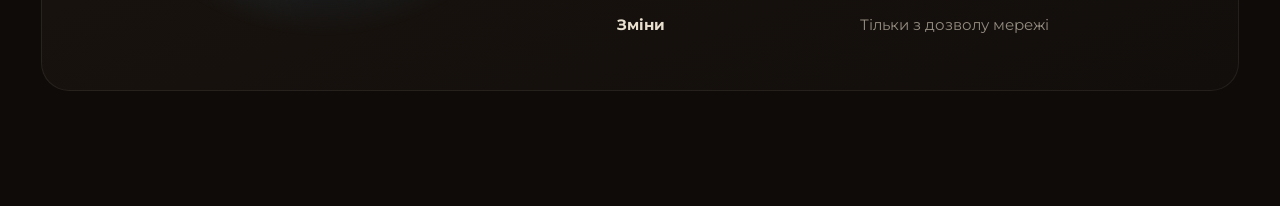
==== commit 58628b7f: "Превʼю: перемикач стилю на першому екрані Co-Authored-By: Claude Opus 5.5 <noreply@anthropic.com>" ====
--- a/variants/blocks.html
+++ b/variants/blocks.html
@@ -64,6 +64,11 @@
 .fmt:hover img { transform: translateY(-4px) scale(1.06); }
 .fmt.is-on { background: rgba(255, 194, 122, .1); box-shadow: inset 0 0 0 1.5px var(--lamp); }
 .fmt.is-on span { color: var(--lamp); }
+
+.styles-pick { display: flex; flex-wrap: wrap; gap: 6px; justify-content: center; margin-bottom: 6px; position: relative; z-index: 4; }
+.sp { padding: 8px 14px; border-radius: 999px; font-size: 13.5px; font-weight: 600; box-shadow: inset 0 0 0 1px rgba(233, 223, 207, .25); color: rgba(233, 223, 207, .8); transition: background .3s, color .3s; }
+.sp.is-on { background: var(--lamp); color: var(--ink); box-shadow: none; }
+.style-note { min-height: 20px; margin-top: 6px; font-size: 13px; color: rgba(233, 223, 207, .5); text-align: center; }
 
 /* ================= 2. Етапи ================= */
 .build { padding: clamp(70px, 9vw, 130px) var(--gutter); background: var(--bg); }
@@ -165,23 +170,17 @@
     </ul>
   </div>
   <div class="stage">
+    <div class="styles-pick" id="stylePick" role="group" aria-label="Стиль архітектури">
+      <button class="sp is-on" data-s="classic">Класика</button>
+      <button class="sp" data-s="glass">Сучасне скло</button>
+      <button class="sp" data-s="orange">Фірмовий</button>
+      <button class="sp" data-s="loft">Лофт</button>
+    </div>
     <div class="stage-main" id="stageMain">
-      <img class="fade is-on" src="img/f-restaurant.webp" alt="Ресторан" data-f="restaurant">
-      <img class="fade" src="img/f-coffee.webp" alt="Кав'ярня" data-f="coffee">
-      <img class="fade" src="img/f-pizza.webp" alt="Піцерія" data-f="pizza">
-      <img class="fade" src="img/f-burger.webp" alt="Бургерна" data-f="burger">
-      <img class="fade" src="img/f-shawarma.webp" alt="Шаурма" data-f="shawarma">
-      <img class="fade" src="img/f-bakery.webp" alt="Пекарня" data-f="bakery">
       <div class="tag" aria-hidden="true"><div class="tag-board"><small>Відчинено</small><b id="tagName">Ваш заклад</b></div></div>
     </div>
-    <div class="formats" id="formats">
-      <button class="fmt is-on" data-f="restaurant"><img src="img/f-restaurant-sm.webp" alt=""><span>Ресторан</span></button>
-      <button class="fmt" data-f="coffee"><img src="img/f-coffee-sm.webp" alt=""><span>Кав'ярня</span></button>
-      <button class="fmt" data-f="pizza"><img src="img/f-pizza-sm.webp" alt=""><span>Піцерія</span></button>
-      <button class="fmt" data-f="burger"><img src="img/f-burger-sm.webp" alt=""><span>Бургерна</span></button>
-      <button class="fmt" data-f="shawarma"><img src="img/f-shawarma-sm.webp" alt=""><span>Шаурма</span></button>
-      <button class="fmt" data-f="bakery"><img src="img/f-bakery-sm.webp" alt=""><span>Пекарня</span></button>
-    </div>
+    <div class="formats" id="formats"></div>
+    <p class="style-note" id="styleNote"></p>
   </div>
 </section>
 
@@ -237,17 +236,49 @@
 </section>
 
 <script>
-// 1. Формати: клік перемикає мініатюру, поки людина не обрала сама, вони гортаються самі
-const formats = [...document.querySelectorAll('.fmt')];
-const bigs = [...document.querySelectorAll('#stageMain img')];
-let fi = 0, auto = true;
+// 1. Стиль і формати: картинки для кожного стилю; поки людина не обрала сама, формати гортаються
+const NAMES = { restaurant: 'Ресторан', coffee: "Кав'ярня", pizza: 'Піцерія', burger: 'Бургерна', shawarma: 'Шаурма', bakery: 'Пекарня' };
+const SETS = {
+  classic: { restaurant: 'f-restaurant', coffee: 'f-coffee', pizza: 'f-pizza', burger: 'f-burger', shawarma: 'f-shawarma', bakery: 'f-bakery' },
+  glass: { restaurant: 'g-restaurant', coffee: 'g-coffee' },
+  orange: { restaurant: 'm-orange' },
+  loft: { restaurant: 'm-loft' },
+};
+const stageMain = document.getElementById('stageMain');
+const fmtBox = document.getElementById('formats');
+const note = document.getElementById('styleNote');
+let bigs = [], formats = [], fi = 0, auto = true;
+function setStyle(st) {
+  bigs.forEach((im) => im.remove());
+  fmtBox.innerHTML = '';
+  const set = SETS[st];
+  const keys = Object.keys(set);
+  bigs = keys.map((k) => {
+    const im = document.createElement('img');
+    im.className = 'fade'; im.src = `img/${set[k]}.webp`; im.alt = NAMES[k]; im.dataset.f = k;
+    stageMain.insertBefore(im, stageMain.firstChild); return im;
+  });
+  formats = keys.map((k, i) => {
+    const b = document.createElement('button');
+    b.className = 'fmt'; b.dataset.f = k;
+    b.innerHTML = `<img src="img/${set[k]}-sm.webp" alt=""><span>${NAMES[k]}</span>`;
+    b.addEventListener('click', () => { auto = false; pick(i); });
+    fmtBox.appendChild(b); return b;
+  });
+  note.textContent = keys.length < 6 ? 'Решту форматів у цьому стилі домалюю, щойно оновиться ліміт генерації.' : '';
+  pick(0);
+}
 function pick(i) {
   fi = i;
   formats.forEach((b, j) => b.classList.toggle('is-on', j === i));
-  bigs.forEach((im) => im.classList.toggle('is-on', im.dataset.f === formats[i].dataset.f));
-}
-formats.forEach((b, i) => b.addEventListener('click', () => { auto = false; pick(i); }));
-setInterval(() => { if (auto) pick((fi + 1) % formats.length); }, 3200);
+  requestAnimationFrame(() => bigs.forEach((im) => im.classList.toggle('is-on', im.dataset.f === formats[i].dataset.f)));
+}
+document.querySelectorAll('.sp').forEach((b) => b.addEventListener('click', () => {
+  document.querySelectorAll('.sp').forEach((x) => x.classList.toggle('is-on', x === b));
+  setStyle(b.dataset.s);
+}));
+setStyle('classic');
+setInterval(() => { if (auto && formats.length > 1) pick((fi + 1) % formats.length); }, 3200);
 const nameIn = document.getElementById('name');
 const tagName = document.getElementById('tagName');
 nameIn.addEventListener('input', () => { tagName.textContent = nameIn.value.trim() || 'Ваш заклад'; });
